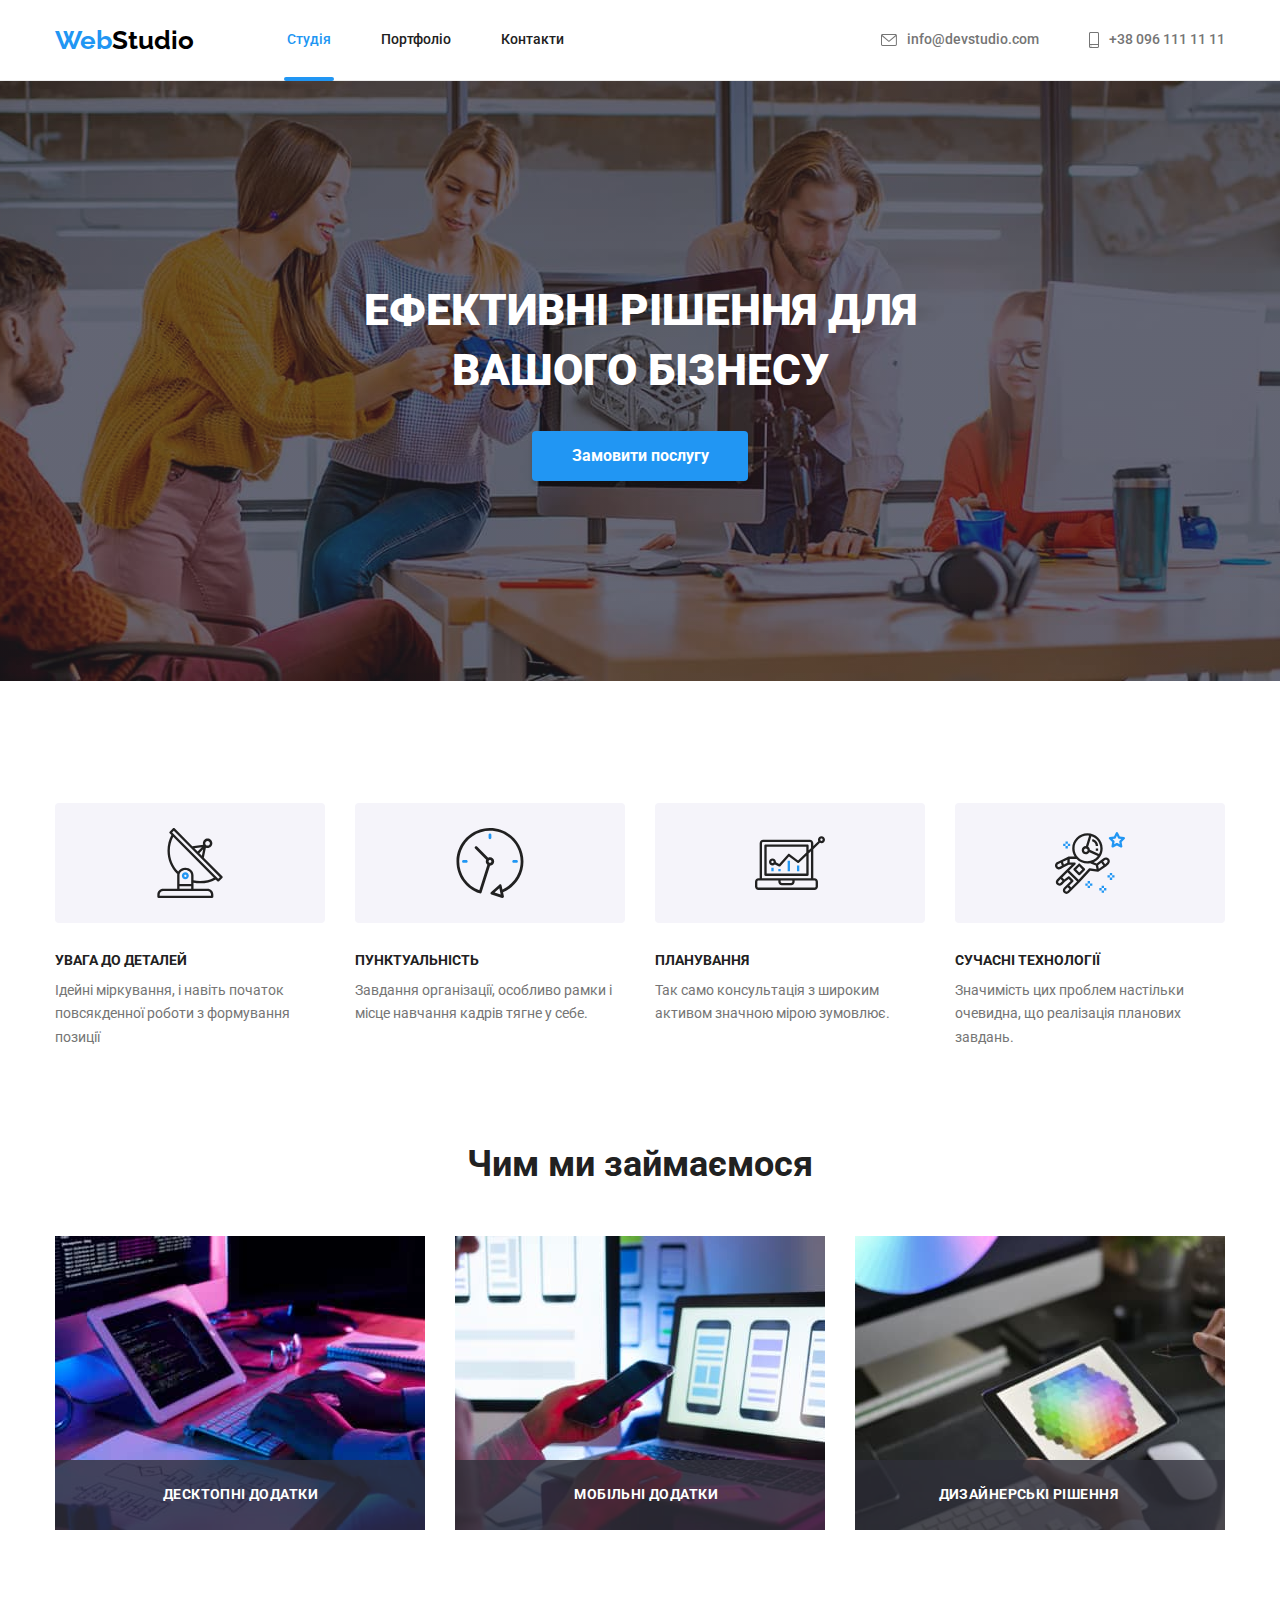
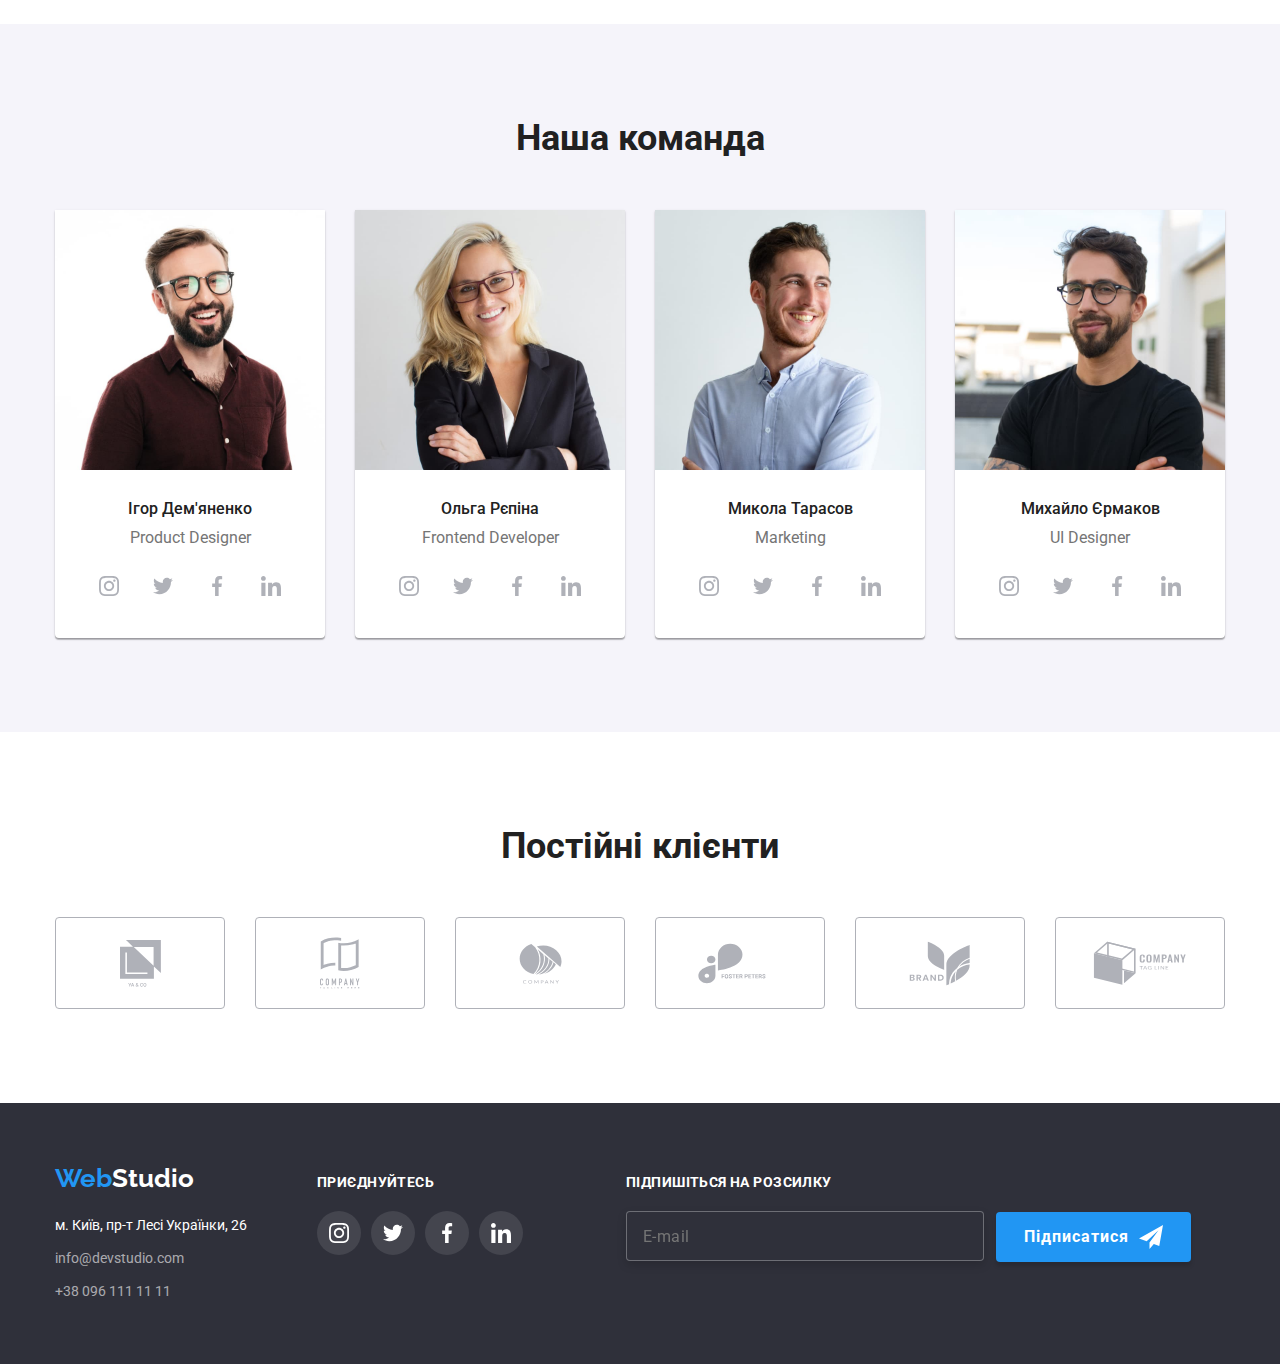
==== index.html @ 024e4b4f "fixed css" ====
<!DOCTYPE html>
<html lang="uk">
  <head>
    <meta charset="UTF-8" />
    <meta http-equiv="X-UA-Compatible" content="IE=edge" />
    <meta name="viewport" content="width=device-width, initial-scale=1.0" />
    <title>Студия</title>
    <link rel="preconnect" href="https://fonts.googleapis.com" />
    <link rel="preconnect" href="https://fonts.gstatic.com" crossorigin />
    <link
      href="https://fonts.googleapis.com/css2?family=Raleway:wght@700&family=Roboto:wght@400;500;700;900&display=swap"
      rel="stylesheet"
    />
    <link
      rel="stylesheet"
      href="https://cdnjs.cloudflare.com/ajax/libs/modern-normalize/1.1.0/modern-normalize.min.css"
    />
    <link rel="stylesheet" href="./css/styles.css" />
  </head>
  <body>
    <!-- Header -->
    <header class="page-header">
      <div class="container flex-container">
        <nav class="flex-container">
          <a href="#" class="logo primary"
            >Web<span class="slogan">Studio</span></a
          >
          <ul class="site-nav list flex-container">
            <li class="item-list">
              <a href="#" class="link-ttl">Студія</a>
            </li>
            <li class="item-list">
              <a href="./portfolio.html" class="link">Портфоліо</a>
            </li>
            <li class="item-list">
              <a href="#" class="link">Контакти</a>
            </li>
          </ul>
        </nav>
        <ul class="auth-nav list flex-container">
          <li class="item-list">
            <a href="mailto:info@devstudio.com" class="copy"
              ><svg width="16" height="12" class="envelope">
                <use xlink:href="./images/icons.svg#icon-envelope"></use></svg
              >info@devstudio.com</a
            >
          </li>
          <li class="item-list">
            <a href="tel:+380961111111" class="copy"
              ><svg width="10" height="16" class="smartphone">
                <use xlink:href="./images/icons.svg#icon-smartphone"></use></svg
              >+38 096 111 11 11</a
            >
          </li>
        </ul>
      </div>
    </header>
    <main>
      <!-- Hero -->
      <section class="section hero">
        <h1 class="heading">
          Ефективні рішення для <br />
          вашого бізнесу
        </h1>
        <button type="button" class="btn" data-modal-open>
          Замовити послугу
        </button>
        <div class="backdrop is-hidden" data-modal>
          <div class="modal">
            <button class="close-btn" data-modal-close>
              <svg width="18" height="18">
                <use xlink:href="./images/icons.svg#icon-close"></use>
              </svg>
            </button>
            <form class="form">
              <h2 class="form-text">Залиште свої дані, ми вам передзвонимо</h2>
              <span class="modal-text">Ім'я</span>
              <label class="form-field">
                <input class="input" type="text" name="name" required />
                <svg width="18" height="18" class="modal-svg">
                  <use xlink:href="./images/icons.svg#icon-person"></use>
                </svg>
              </label>
              <span class="modal-text">Телефон</span>
              <label class="form-field">
                <input class="input" type="tel" name="tel" />
                <svg width="18" height="18" class="modal-svg">
                  <use xlink:href="./images/icons.svg#icon-phone"></use>
                </svg>
              </label>
              <span class="modal-text">Пошта</span>
              <label class="form-field">
                <input class="input" type="email" name="email" />
                <svg width="18" height="18" class="modal-svg">
                  <use xlink:href="./images/icons.svg#icon-email"></use>
                </svg>
              </label>
              <span class="modal-text">Коментар</span>
              <label class="form-field">
                <textarea
                  name="coment"
                  rows="5"
                  placeholder="Введіть текст"
                  id="coment"
                  class="coment"
                ></textarea>
              </label>
              <label class="checkbox-label">
                <input type="checkbox" name="checkbox" class="checkbox" />
                <svg width="16" height="15" class="check-svg">
                  <use xlink:href="./images/icons.svg#icon-check"></use>
                </svg>
                <span class="checkbox-text"
                  >Погоджуюся з розсилкою та приймаю</span
                >
                <a href="" class="dog-link">Умови договору</a></label
              >
              <button type="submit" class="submit">Відправити</button>
            </form>
          </div>
        </div>
      </section>
      <!-- One Section -->
      <section class="section features">
        <div class="container">
          <h2 class="visually-hidden">Наші особливості</h2>
          <ul class="post list">
            <li class="post-link">
              <div class="feuture-list">
                <svg width="70" height="70">
                  <use xlink:href="./images/icons.svg#icon-antenna"></use>
                </svg>
              </div>
              <h3 class="post-title">Увага до деталей</h3>
              <p class="post-text">
                Ідейні міркування, і навіть початок повсякденної роботи з
                формування позиції
              </p>
            </li>
            <li class="post-link">
              <div class="feuture-list">
                <svg width="70" height="70">
                  <use xlink:href="./images/icons.svg#icon-clock"></use>
                </svg>
              </div>
              <h3 class="post-title">Пунктуальність</h3>
              <p class="post-text">
                Завдання організації, особливо рамки і місце навчання кадрів
                тягне у себе.
              </p>
            </li>
            <li class="post-link">
              <div class="feuture-list">
                <svg width="70" height="70">
                  <use xlink:href="./images/icons.svg#icon-diagram"></use>
                </svg>
              </div>
              <h3 class="post-title">Планування</h3>
              <p class="post-text">
                Так само консультація з широким активом значною мірою зумовлює.
              </p>
            </li>
            <li class="post-link">
              <div class="feuture-list">
                <svg width="70" height="70">
                  <use xlink:href="./images/icons.svg#icon-astronaut"></use>
                </svg>
              </div>
              <h3 class="post-title">Сучасні технології</h3>
              <p class="post-text">
                Значимість цих проблем настільки очевидна, що реалізація
                планових завдань.
              </p>
            </li>
          </ul>
        </div>
      </section>
      <!-- Two Section -->
      <section class="section wrap">
        <div class="container">
          <h2 class="section-title">Чим ми займаємося</h2>
          <ul class="label list">
            <li class="label-link">
              <img
                src="./images/img1.jpg"
                alt="Планшет і клавіатура"
                width="370"
                class="benefits"
              />
              <p class="desc">Десктопні додатки</p>
            </li>
            <li class="label-link">
              <img
                src="./images/img2.jpg"
                alt="Ноутбук"
                width="370"
                class="benefits"
              />
              <p class="desc">Мобільні додатки</p>
            </li>
            <li class="label-link">
              <img
                src="./images/img3.jpg"
                alt="Планшет"
                width="370"
                class="benefits"
              />
              <p class="desc">Дизайнерські рішення</p>
            </li>
          </ul>
        </div>
      </section>
      <!-- Three Section -->
      <section class="section team">
        <div class="container">
          <h2 class="section-title">Наша команда</h2>
          <ul class="list-ttl list">
            <li class="items">
              <img
                src="./images/img4.jpg"
                alt="Дизайнер продукту"
                width="270"
                class="img"
              />
              <h3 class="team-title">Ігор Дем'яненко</h3>
              <p class="team-sub" lang="en">Product Designer</p>
              <ul class="team-social list">
                <li class="social-item">
                  <a class="icon-shape" href=""
                    ><svg
                      viewBox="0 0 100 100"
                      width="20"
                      height="20"
                      class="shape-item"
                    >
                      <use
                        xlink:href="./images/icons.svg#icon-instagram"
                      ></use></svg
                  ></a>
                </li>
                <li class="social-item">
                  <a class="icon-shape" href=""
                    ><svg
                      viewBox="0 0 100 100"
                      width="20"
                      height="20"
                      class="shape-item"
                    >
                      <use
                        xlink:href="./images/icons.svg#icon-twitter"
                      ></use></svg
                  ></a>
                </li>
                <li class="social-item">
                  <a class="icon-shape" href=""
                    ><svg
                      viewBox="0 0 100 100"
                      width="20"
                      height="20"
                      class="shape-item"
                    >
                      <use
                        xlink:href="./images/icons.svg#icon-facebook"
                      ></use></svg
                  ></a>
                </li>
                <li class="social-item">
                  <a class="icon-shape" href=""
                    ><svg
                      viewBox="0 0 100 100"
                      width="20"
                      height="20"
                      class="shape-item"
                    >
                      <use
                        xlink:href="./images/icons.svg#icon-linkedin"
                      ></use></svg
                  ></a>
                </li>
              </ul>
            </li>
            <li class="items">
              <img
                src="./images/img22.jpg"
                alt="Розробник"
                width="270"
                class="img"
              />
              <h3 class="team-title">Ольга Рєпіна</h3>
              <p class="team-sub" lang="en">Frontend Developer</p>
              <ul class="team-social list">
                <li class="social-item">
                  <a class="icon-shape" href=""
                    ><svg
                      viewBox="0 0 100 100"
                      width="20"
                      height="20"
                      class="shape-item"
                    >
                      <use
                        xlink:href="./images/icons.svg#icon-instagram"
                      ></use></svg
                  ></a>
                </li>
                <li class="social-item">
                  <a class="icon-shape" href=""
                    ><svg
                      viewBox="0 0 100 100"
                      width="20"
                      height="20"
                      class="shape-item"
                    >
                      <use
                        xlink:href="./images/icons.svg#icon-twitter"
                      ></use></svg
                  ></a>
                </li>
                <li class="social-item">
                  <a class="icon-shape" href=""
                    ><svg
                      viewBox="0 0 100 100"
                      width="20"
                      height="20"
                      class="shape-item"
                    >
                      <use
                        xlink:href="./images/icons.svg#icon-facebook"
                      ></use></svg
                  ></a>
                </li>
                <li class="social-item">
                  <a class="icon-shape" href=""
                    ><svg
                      viewBox="0 0 100 100"
                      width="20"
                      height="20"
                      class="shape-item"
                    >
                      <use
                        xlink:href="./images/icons.svg#icon-linkedin"
                      ></use></svg
                  ></a>
                </li>
              </ul>
            </li>

            <li class="items">
              <img
                src="./images/img6.jpg"
                alt="Маркетолог"
                width="270"
                class="img"
              />
              <h3 class="team-title">Микола Тарасов</h3>
              <p class="team-sub" lang="en">Marketing</p>
              <ul class="team-social list">
                <li class="social-item">
                  <a class="icon-shape" href=""
                    ><svg
                      viewBox="0 0 100 100"
                      width="20"
                      height="20"
                      class="shape-item"
                    >
                      <use
                        xlink:href="./images/icons.svg#icon-instagram"
                      ></use></svg
                  ></a>
                </li>
                <li class="social-item">
                  <a class="icon-shape" href=""
                    ><svg
                      viewBox="0 0 100 100"
                      width="20"
                      height="20"
                      class="shape-item"
                    >
                      <use
                        xlink:href="./images/icons.svg#icon-twitter"
                      ></use></svg
                  ></a>
                </li>
                <li class="social-item">
                  <a class="icon-shape" href=""
                    ><svg
                      viewBox="0 0 100 100"
                      width="20"
                      height="20"
                      class="shape-item"
                    >
                      <use
                        xlink:href="./images/icons.svg#icon-facebook"
                      ></use></svg
                  ></a>
                </li>
                <li class="social-item">
                  <a class="icon-shape" href=""
                    ><svg
                      viewBox="0 0 100 100"
                      width="20"
                      height="20"
                      class="shape-item"
                    >
                      <use
                        xlink:href="./images/icons.svg#icon-linkedin"
                      ></use></svg
                  ></a>
                </li>
              </ul>
            </li>
            <li class="items">
              <img
                src="./images/img7.jpg"
                alt="Дизайнер"
                width="270"
                class="img"
              />
              <h3 class="team-title">Михайло Єрмаков</h3>
              <p class="team-sub" lang="en">UI Designer</p>
              <ul class="team-social list">
                <li class="social-item">
                  <a class="icon-shape" href=""
                    ><svg
                      viewBox="0 0 100 100"
                      width="20"
                      height="20"
                      class="shape-item"
                    >
                      <use
                        xlink:href="./images/icons.svg#icon-instagram"
                      ></use></svg
                  ></a>
                </li>
                <li class="social-item">
                  <a class="icon-shape" href=""
                    ><svg
                      viewBox="0 0 100 100"
                      width="20"
                      height="20"
                      class="shape-item"
                    >
                      <use
                        xlink:href="./images/icons.svg#icon-twitter"
                      ></use></svg
                  ></a>
                </li>
                <li class="social-item">
                  <a class="icon-shape" href=""
                    ><svg
                      viewBox="0 0 100 100"
                      width="20"
                      height="20"
                      class="shape-item"
                    >
                      <use
                        xlink:href="./images/icons.svg#icon-facebook"
                      ></use></svg
                  ></a>
                </li>
                <li class="social-item">
                  <a class="icon-shape" href=""
                    ><svg
                      viewBox="0 0 100 100"
                      width="20"
                      height="20"
                      class="shape-item"
                    >
                      <use
                        xlink:href="./images/icons.svg#icon-linkedin"
                      ></use></svg
                  ></a>
                </li>
              </ul>
            </li>
          </ul>
        </div>
      </section>
      <!-- Four section-->
      <section class="section">
        <div class="container">
          <h2 class="section-title">Постійні клієнти</h2>
          <ul class="clients list">
            <li class="clients-list">
              <a href="" class="clients-link"
                ><svg width="41" height="47" class="icon-logo">
                  <use xlink:href="./images/icons.svg#icon-Logo-1"></use></svg
              ></a>
            </li>
            <li class="clients-list">
              <a href="" class="clients-link"
                ><svg width="40" height="52" class="icon-logo">
                  <use xlink:href="./images/icons.svg#icon-Logo-2"></use></svg
              ></a>
            </li>
            <li class="clients-list">
              <a href="" class="clients-link"
                ><svg width="43" height="41" class="icon-logo">
                  <use xlink:href="./images/icons.svg#icon-Logo-3"></use></svg
              ></a>
            </li>
            <li class="clients-list">
              <a href="" class="clients-link"
                ><svg width="84" height="41" class="icon-logo">
                  <use xlink:href="./images/icons.svg#icon-Logo-4"></use></svg
              ></a>
            </li>
            <li class="clients-list">
              <a href="" class="clients-link"
                ><svg width="62" height="45" class="icon-logo">
                  <use xlink:href="./images/icons.svg#icon-Logo-5"></use></svg
              ></a>
            </li>
            <li class="clients-list">
              <a href="" class="clients-link"
                ><svg width="94" height="44" class="icon-logo">
                  <use xlink:href="./images/icons.svg#icon-Logo-6"></use></svg
              ></a>
            </li>
          </ul>
        </div>
      </section>
    </main>
    <!-- Footer -->
    <footer class="footer">
      <div class="container meta">
        <div class="col">
          <a href="#" class="logo secondary"
            >Web<span class="caption">Studio</span></a
          >
          <address>
            <ul class="content list">
              <li class="content-link">
                <a
                  href="https://goo.gl/maps/CPtrU1FHBa2aNyZL9"
                  target="_blank"
                  rel="noopener noreferrer"
                  class="text"
                >
                  м. Київ, пр-т Лесі Українки, 26
                </a>
              </li>
              <li class="content-link">
                <a href="mailto:info@devstudio.com" class="copyright"
                  >info@devstudio.com</a
                >
              </li>
              <li class="content-link">
                <a href="tel:+380961111111" class="copyright"
                  >+38 096 111 11 11</a
                >
              </li>
            </ul>
          </address>
        </div>
        <div class="aside">
          <h2 class="aside-ttl">приєднуйтесь</h2>
          <ul class="aside-list list">
            <li class="aside-link">
              <a href="" class="avatar">
                <svg width="20" height="20" class="avatar-item">
                  <use xlink:href="./images/icons.svg#icon-instagram"></use>
                </svg>
              </a>
            </li>
            <li class="aside-link">
              <a href="" class="avatar">
                <svg width="20" height="20" class="avatar-item">
                  <use xlink:href="./images/icons.svg#icon-twitter"></use>
                </svg>
              </a>
            </li>
            <li class="aside-link">
              <a href="" class="avatar">
                <svg width="20" height="20" class="avatar-item">
                  <use xlink:href="./images/icons.svg#icon-facebook"></use>
                </svg>
              </a>
            </li>
            <li class="aside-link">
              <a href="" class="avatar">
                <svg width="20" height="20" class="avatar-item">
                  <use xlink:href="./images/icons.svg#icon-linkedin"></use>
                </svg>
              </a>
            </li>
          </ul>
        </div>
        <div class="subscribe">
          <h2 class="aside-ttl">Підпишіться на розсилку</h2>
          <div class="grid">
            <form>
              <input
                class="mail"
                type="email"
                name="email"
                placeholder="E-mail"
              />
            </form>
            <button type="button" class="send">
              <span class="send-link">Підписатися</span>
              <svg width="24" height="24">
                <use xlink:href="./images/icons.svg#icon-send"></use>
              </svg>
            </button>
          </div>
        </div>
      </div>
    </footer>
    <script src="./js/modal.js"></script>
  </body>
</html>
---- css/styles.css ----
/* Root */

:root {
--logo-color:#2196F3;
--logo-secondary-color:#188CE8;
--black-color:#000000;
--brand-color: #F5F5F5;
--nav-color:#FFFFFF;
--headfoot-color:#2F303A;
--fsection-color:#F5F4FA;
--icons-color:#AFB1B8;

--main-font-color:#212121;
--second-font-color:#757575;

--border-color:#ECECEC;
--border-secondary-color:#EEEEEE;
}

                                      /* Body */
 
body {
  color: var(--main-font-color);
  background-color: var(--nav-color);
  font-family: 'Roboto', sans-serif;
}

.list {
  padding: 0;
  margin: 0;
  list-style: none;
}

h1,
h2,
h3,
h4,
h5,
h6,
p{
  margin-top: 0;
  margin-bottom: 0;
}


                                      /* Container, Section */

.container {
  width: 1200px;
  margin: 0 auto;
  padding-left: 15px;
  padding-right: 15px;
}

.section {
  padding-top: 94px;
  padding-bottom: 94px;
}

.section.hero {
  padding-top: 200px;
  padding-bottom: 200px;
}

.section.features{
  padding-bottom: 47px;
}

.section.wrap{
  padding-top: 47px;
}

                                      /*  Header*/

.flex-container {
  display: flex;
  align-items: center;
}

.page-header {
  border-bottom: 1px solid var(--border-color);
}


.logo {
  color: var(--logo-color);
  text-decoration: none;
  font-family: 'Raleway', sans-serif;
  font-size: 26px;
  font-weight: 700;
  line-height: 1.19;
  }

.slogan {
  color: var(--black-color);
}

.site-nav {
  display: flex;
  margin-left: 93px;
}

.site-nav .item-list:not(:last-child) {
  margin-right: 50px;
}

.item-list{
  position: relative;
}

.link-ttl {
  display: block;
  padding-top: 32px;
  padding-bottom: 32px;
  

  color: var(--logo-color);
  text-decoration: none;
  font-size: 14px;
  font-weight: 500;
  line-height: 1.14;
}

.link-ttl::after{
  content: '';
  position: absolute;
  display: block;
  width: calc(100% + 6px);
  left: -3px;
  height: 4px;
  bottom: -1px;
  background: var(--logo-color);
  border-radius: 2px;
}

.link {
  display: block;
  padding-top: 32px;
  padding-bottom: 32px;

  color: var(--main-font-color);
  text-decoration: none;
  font-size: 14px;
  font-weight: 500;
  line-height: 1.14; 

  transition: color 250ms cubic-bezier(0.4, 0, 0.2, 1);
  }

.link:hover,
.link:focus {
  color: var(--logo-color);
}

.auth-nav {
  display: flex;
  margin-left: auto;
}

.auth-nav .item-list:not(:last-child) {
  margin-right: 50px;
}

.copy {
  display: inline-flex;
  align-items: center;
  padding-top: 32px;
  padding-bottom: 32px;

  color: var(--second-font-color);
  text-decoration: none;
  font-size: 14px;
  font-weight: 500;
  line-height: 1.14;

  transition: color 250ms cubic-bezier(0.4, 0, 0.2, 1);
}

.copy:hover,
.copy:focus {
  color: var(--logo-color);
}

.envelope{
  margin-right: 10px;
  fill: var(--second-font-color);
  transition:  250ms cubic-bezier(0.4, 0, 0.2, 1);
}

/* .envelope:hover{
  fill: var(--logo-color);
} */

.copy:hover .envelope,
.copy:focus .envelope{
  fill: var(--logo-color);
}

.smartphone{
  margin-right: 10px;
  fill: var(--second-font-color);
  transition: 250ms cubic-bezier(0.4, 0, 0.2, 1);
}

.copy:hover .smartphone,
.copy:focus .smartphone{
  fill: var(--logo-color);
}


                                   /* Hero */

.section.hero{
text-align: center;
}

.hero {
  background-color: var(--headfoot-color);
  background-image: linear-gradient(rgba(47, 48, 58, 0.4), rgba(47, 48, 58, 0.4)), url(../images/header.jpg);
  background-size: cover;
  background-repeat: no-repeat;
  background-position: center;
  height: 600px;
  max-width: 1600px;
  margin-left: auto;
  margin-right: auto;
} 

.heading {
  color: var(--nav-color);
  font-size: 44px;
  font-weight: 900;
  line-height: 1.36;
  text-transform: uppercase;

  margin-top: 0;
  margin-bottom: 30px;
}

.btn {
  padding: 10px 32px;
  min-width: 216px;

  background-color: var(--logo-color);
  color: var(--nav-color);
  box-shadow: 0px 4px 4px rgba(0, 0, 0, 0.15);
  border-radius: 4px;
  border: none;

  font-size: 16px;
  font-weight: 700;
  line-height: 1.87;
  cursor: pointer;

  transition: background-color 250ms cubic-bezier(0.4, 0, 0.2, 1);
}

.btn:hover,
.btn:focus {
  background-color: var(--logo-secondary-color);
}

                                    /* Modal */

.backdrop{
  position: fixed;
  top: 0; 
  left: 0;

  width: 100%;
  height: 100%;
  background-color: rgba(0, 0, 0, 0.2);
  opacity: 1;
  z-index: 1;
  transition: opacity 250ms cubic-bezier(0.4, 0, 0.2, 1), 
              visibility 250 cubic-bezier(0.4, 0, 0.2, 1);
}

.backdrop.is-hidden{
  opacity: 0;
  visibility: hidden;
  pointer-events: none;
}

.modal{
  position: absolute;
  top: 50%;
  left: 50%;
  transform: translate(-50%, -50%);

  width: 528px;
  min-height: 581px;
  padding: 40px;
  background-color: var(--nav-color);
  box-shadow: 0px 1px 3px rgba(0, 0, 0, 0.12), 0px 1px 1px rgba(0, 0, 0, 0.14), 0px 2px 1px rgba(0, 0, 0, 0.2);
  border-radius: 4px;
 }
 
.close-btn{
  position: absolute;
  right: 8px;
  top: 8px;
  display: flex;
  align-items: center;
  width: 30px;
  height: 30px;
  margin-left: auto;
  
  background-color: var(--nav-color);
  border: 1px solid rgba(0, 0, 0, 0.1);
  border-radius: 50%;
  cursor: pointer;
  transition: fill 250ms cubic-bezier(0.4, 0, 0.2, 1);
 }

.close-btn:hover,
.close-btn:focus{
  fill: var(--logo-color);
 }

.form{
  margin-left: auto;
  margin-right: auto;
 }

.form-text{
  margin-bottom: 12px;
  font-weight: 700;
  font-size: 20px;
  line-height: 1.15;
  letter-spacing: 0.03em;
  text-align: center;
  color: var(--main-font-color);
 }

.coment{
  margin-bottom: 20px;
  border: 1px solid rgba(33, 33, 33, 0.2);
  border-radius: 4px;
  padding: 12px 16px;
  resize: none;
  height: 120px;
  transition: border 250ms cubic-bezier(0.4, 0, 0.2, 1);
  cursor: pointer;
}

.coment::placeholder{
  font-size: 12px;
  line-height: 1.17;
  letter-spacing: 0.01em;
  color: rgba(117, 117, 117, 0.5);
 }

.coment:hover,
.coment:focus{
  outline: none;
  border: 1px solid var(--logo-color);
 }

.modal-text{
  display: block;
  text-align: left;
  font-size: 12px;
  letter-spacing: 0.01em;
  font-weight: 400;
  line-height: 1.17;
  color: var(--second-font-color);
  margin-bottom: 4px;
}

 .form-field{
  display: flex;
  margin-bottom: 10px;
  flex-direction: column;
  position: relative;
  cursor: pointer;
}

 .input {
  height: 40px;
  width: 100%;
  padding: 12px 42px;
  
  border-radius: 4px;
  border: 1px solid rgba(33, 33, 33, 0.2);
  transition: border 250ms cubic-bezier(0.4, 0, 0.2, 1);
  cursor: pointer;
}

.input:hover,
.input:focus{
  outline: none;
  border: 1px solid var(--logo-color);
}

.input:hover + .modal-svg,
.input:focus+.modal-svg{
  fill: var(--logo-color);
}

.modal-svg{
  position: absolute;
  top: 50%;
  transform: translateY(-50%);
  left: 12px;
  transition: fill 250ms cubic-bezier(0.4, 0, 0.2, 1);
}

.checkbox-label{
  display: flex;
  justify-content: center;
  align-items: center;
  margin-bottom: 30px;
  cursor: pointer;
}

.checkbox{
 -webkit-appearance: none;
 -moz-appearance: none;
 appearance: none;
 
}

.check-svg{
  width: 16px;
  height: 15px;
  margin-right: 7px;
 border: 2px solid black;
 border-radius: 2px;
transition: 250ms cubic-bezier(0.4, 0, 0.2, 1);
}


 .checkbox:checked + .check-svg{
    margin-right: 7px;
  background-color: #2196F3;
  border-radius: 2px;
  border-color: #2196F3;
}

.checkbox-text{
  font-size: 14px;
  line-height: 1.71;
  letter-spacing: 0.03em;
  color: var(--second-font-color);
}

.dog-link{
  color: var(--logo-color);
  font-size: 14px;
  line-height: 1.71;
  letter-spacing: 0.03em;
}

.submit{
 padding: 10px 52px;
 min-width: 200px;
 background-color: var(--logo-color);
 color: var(--nav-color);
 box-shadow: 0px 4px 4px rgba(0, 0, 0, 0.15);
 border-radius: 4px;
 border: none;
 font-size: 16px;
 font-weight: 700;
 line-height: 1.87;
 cursor: pointer;
 transition: background-color 250ms cubic-bezier(0.4, 0, 0.2, 1);
}

 .submit:hover,
 .submit:focus{
  background-color: var(--logo-secondary-color);
 }

                                  /* One Section */

.visually-hidden {
  transform: scale(0);
}

.post {
  display: flex;
}

.post-title {
  margin-bottom: 10px;
  
  color: var(--main-font-color);
  font-size: 14px;
  font-weight: 700;
  line-height: 1.14;
  text-transform: uppercase;
}

.post-link{
  width: calc(100% - 90px / 4);
}

.post .post-link:not(:last-child) {
  margin-right: 30px;
}

.post-text {
  color: var(--second-font-color);
  font-size: 14px;
  line-height: 1.71;
  text-align: left;
}



.feuture-list{
  display: flex;
  justify-content: center;
  align-items: center;
  background-color: var(--fsection-color);
  height: 120px;
  margin-bottom: 30px;
  border-radius: 4px;
}

                                  /* Two Section */

.section-title {
  font-size: 36px;
  font-weight: 700;
  line-height: 1.16;
  text-align: center;
  
  margin-bottom: 50px;
}

.label {
  display: flex;
}

.label-link::before{
  content: '';
  position: absolute;
  width: 100%;
  height: 70px;
  bottom: 0;
  background: rgba(47, 48, 58, 0.8);
}

.label .label-link {
  margin-right: 30px;
  width: calc(100% - 60px / 3);
  position: relative;
}

.label-link .benefits{
  display: block;
}

.desc{
  position: absolute;
  font-size: 14px;
  text-transform: uppercase;
  font-weight: 700;
  line-height: 1.14;
  letter-spacing: 0.03em;
  bottom: 27px;
  right: 107px;
  color: var(--nav-color);
}

                                 /* Three Section */

.team {
  background-color: var(--fsection-color);
}

.list-ttl {
  display: flex;
}

.list-ttl .items {
  background-color: var(--nav-color);
  box-shadow: 0px 1px 3px rgba(0, 0, 0, 0.12),
              0px 1px 1px rgba(0, 0, 0, 0.14),
              0px 2px 1px rgba(0, 0, 0, 0.2);
  border-radius: 0px 0px 4px 4px;
  text-align:center;
  width: calc(100% - 90px / 4);
}

.list-ttl .items:not(:last-child) {
  margin-right: 30px;
}

.team-title {
  color: var(--main-font-color);
  font-weight: 500;
  font-size: 16px;
  line-height: 1.18;

  margin-bottom: 10px;
}

.team-sub {
  color: var(--second-font-color);
  font-size: 16px;
  line-height: 1.18;

  margin-bottom: 16px;
}

.img {
  display: block;
  margin-bottom: 30px;
}

.team-social{
  display: flex;
  justify-content: center;
  gap: 10px;
}

.icon-shape{
  display: flex;
  justify-content: center;
  align-items: center;
  width: 44px;
  height: 44px;
  border-radius: 50%;
  
  transition: background-color 250ms cubic-bezier(0.4, 0, 0.2, 1),
             border-radius 250ms cubic-bezier(0.4, 0, 0.2, 1);
}

.social-item{
  margin-bottom: 30px;
}

.icon-shape:hover,
.icon-shape:focus{
  background-color: var(--logo-color);
  
}

.shape-item{
  fill: var(--icons-color)
}
.icon-shape:hover .shape-item,
.icon-shape:focus .shape-item{
  fill: var(--nav-color);
}



                                /* Four section */
.clients{
  display: flex;
}

.clients-list{
  width: calc(100% - 150px / 6);
  margin-right: 30px;

}

.clients-list:last-child{
  margin-right: 0;
}

.clients-link{
  display: flex;
  width: 170px;
  height: 92px;
  justify-content: center;
  align-items: center;
  border: 1px solid var(--icons-color);
  border-radius: 4px;

  transition: border-color 250ms cubic-bezier(0.4, 0, 0.2, 1);
}

.icon-logo{
  display: block;
  fill: var(--icons-color);

  transition-duration: 250ms;
  transition-property: fill;
  transition-timing-function: cubic-bezier(0.4, 0, 0.2, 1);
}

.clients-link:hover .icon-logo,
.clients-link:focus .icon-logo{
  fill: var(--logo-color);

}

.clients-link:hover,
.clients-link:focus{
  border-color: var(--logo-color);
}

                                    /* Footer */

.logo.secondary {
  display: inline-block;
  margin-bottom: 20px;
}

.footer {
  background-color: var(--headfoot-color);
  padding: 60px 0;
}

.caption {
  color: var(--nav-color);
}

.content-link:not(:last-child){
  margin-bottom: 9px;
}

.text {
  color: var(--nav-color);
  text-decoration: none;
  font-style: normal;
  font-size: 14px;
  line-height: 1.7;

  display: inline-block;

  transition: color 250ms cubic-bezier(0.4, 0, 0.2, 1);
}

.text:hover,
.text:focus {
  color: var(--logo-color);
}

.copyright {
  color: rgba(255, 255, 255, 0.6);
  text-decoration: none;
  font-style: normal;
  font-size: 14px;
  line-height: 1.7;
  display: inline-block;

  transition: color 250ms cubic-bezier(0.4, 0, 0.2, 1);
}

.copyright:last-child{
 margin-bottom: 0;
}

.copyright:hover,
.copyright:focus {
  color: var(--logo-color);
}

.aside-ttl{
  font-size: 14px;
  text-transform: uppercase;
  font-weight: 700;
  line-height: 1.14;
  letter-spacing: 0.03em;
  color: var(--nav-color);
  
}

.meta{
  display: flex;
  align-items: baseline;
}
.col{
  margin-right: 70px;
}

.aside-list{
  display: flex;
  margin-top: 20px;
}

.avatar{
  display: flex;
  justify-content: center;
  align-items: center;
  margin-right: 10px;
  width: 44px;
  height: 44px;
  color: var(--nav-color);
  background-color: rgba(255, 255, 255, 0.1);;
  border-radius: 50%;

  transition: background-color 250ms cubic-bezier(0.4, 0, 0.2, 1);
}

.avatar-item{
  fill: currentColor;
}

.avatar:hover,
.avatar:focus{
  background-color: var(--logo-color);
}

.subscribe{
margin-left: 93px;
}

.mail{
  margin-top: 20px;
  padding: 15px 16px;
  background-color: var(--headfoot-color);
  border: 1px solid rgba(255, 255, 255, 0.3);
  border-radius: 4px;
  filter: drop-shadow(0px 4px 4px rgba(0, 0, 0, 0.15));
  width: 358px;
  height: 50px;
  outline: none;
  color: rgba(255, 255, 255, 0.6);
  letter-spacing: 0.03em;
  line-height: 1.25;
}

.footer-send{
 display: flex;
 justify-content: center;
 align-items: center;
}

.send{
  display: flex;
  justify-content: center;
  align-items: center;
  padding: 10px 28px;
  cursor: pointer;
  height: 50px;
  background-color: var(--logo-color);
  box-shadow: 0px 4px 4px rgba(0, 0, 0, 0.15);
  border-radius: 4px;
  border: none;
  margin-left: 12px;
  transition: background-color 250ms cubic-bezier(0.4, 0, 0.2, 1);
}

.send:hover,
.send:focus{
  background-color: var(--logo-secondary-color);
}

.send-link{
  font-weight: 700;
  letter-spacing: 0.06em;
  line-height: 1.87;
  color: var(--nav-color);
  margin-right: 10px;
}

.grid{
  display: flex;
  align-items: baseline;
}


                                    /* Portfolio Section */

 .column {
   display: flex;
   justify-content: center;
   margin-bottom: 50px;
 }  

 .column .column-link:not(:last-child) {
   margin-right: 8px;
 }

.click {
  color: var(--main-font-color);
  background-color: var(--fsection-color);
  border-radius: 4px;
  border: none;
  
 
  font-family: inherit;
  font-size: 16px;
  font-weight: 500;
  line-height: 1.62;
  cursor: pointer;

  padding: 6px 22px;
  transition: background-color 250ms cubic-bezier(0.4, 0, 0.2, 1),
                         color 250ms cubic-bezier(0.4, 0, 0.2, 1),
                    box-shadow 250ms cubic-bezier(0.4, 0, 0.2, 1);
}

.click:hover,
.click:focus {
  background-color: var(--logo-color);
  color: var(--nav-color);
  box-shadow: 0px 3px 1px rgba(0, 0, 0, 0.1), 
              0px 1px 2px rgba(0, 0, 0, 0.08),
             0px 2px 2px rgba(0, 0, 0, 0.12);
}

.project {
  display: flex;
  flex-wrap: wrap;
}

.project-link{
  width: calc((100% - 60px) / 3);
  
}

.wrapper{
  position: relative;
  overflow: hidden;
}

.overlay{
  position: absolute;
  top: 0;
  left: 0;
  width: 100%;
  height: 100%;
  background-color: rgba(33, 150, 243, 0.9);
  
  transform: translateY(100%);
  transition: 250ms cubic-bezier(0.4, 0, 0.2, 1);
  
}

.visit:hover .overlay,
.visit:focus .overlay{
  transform: translateY(0);
}

.visit:hover .wrapper-list,
.visit:focus .wrapper-list{
opacity: 1;
}

.wrapper-list{
  font-size: 18px;
  line-height: 1.55;
  letter-spacing: 0.03em;
 
  position: absolute;
  width: 322px;
  height: 168px;
  top: 50%;
  left: 50%;
  transform: translate(-50%, -50%);
  color: var(--nav-color);
  opacity: 0;
}

.project .project-link:not(:nth-last-child(-n+3)) {
  margin-bottom: 30px;
}

.project .project-link:not(:nth-child(3n)) {
  margin-right: 30px;
}

.visit {
  text-decoration: none;
  display: block;
  
}

.visit:hover,
.visit:focus{
  box-shadow: 0px 1px 1px rgba(0, 0, 0, 0.12),
      0px 4px 4px rgba(0, 0, 0, 0.06),
      1px 4px 6px rgba(0, 0, 0, 0.16);
}

.project-ttl {
color: var(--main-font-color);
  font-size: 18px;
  font-weight: 700;
  line-height: 2;
  padding-top: 20px;
  padding-bottom: 4px;
}

.project-list {
  color: var(--second-font-color);
  font-size: 16px;
  line-height: 1.87;

  margin-top: 0;
  margin-bottom: 0;
  padding-bottom: 20px;
}
.description {
  padding-left: 24px;
  padding-right: 24px;
  border-bottom: 1px solid var(--border-secondary-color);
  border-right: 1px solid var(--border-secondary-color);
  border-left: 1px solid var(--border-secondary-color);
}

.image{
  display: block;
}
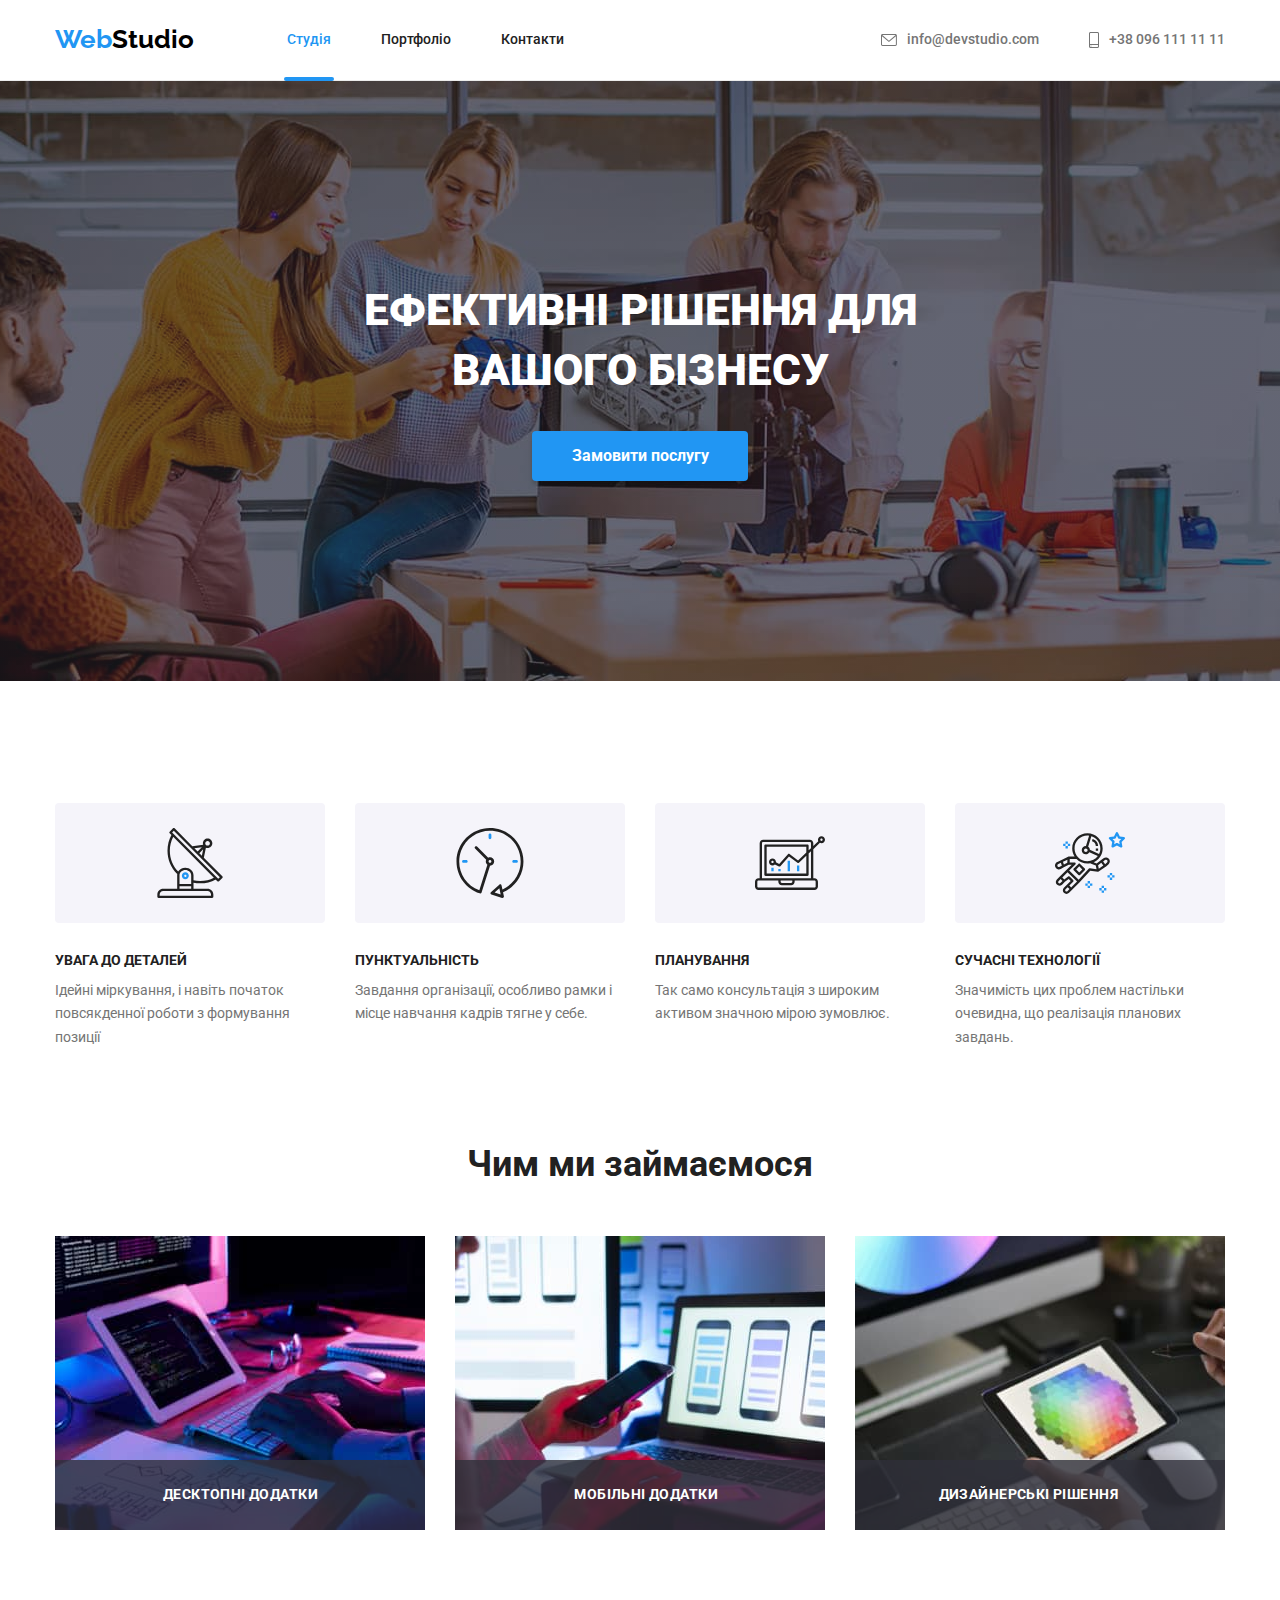
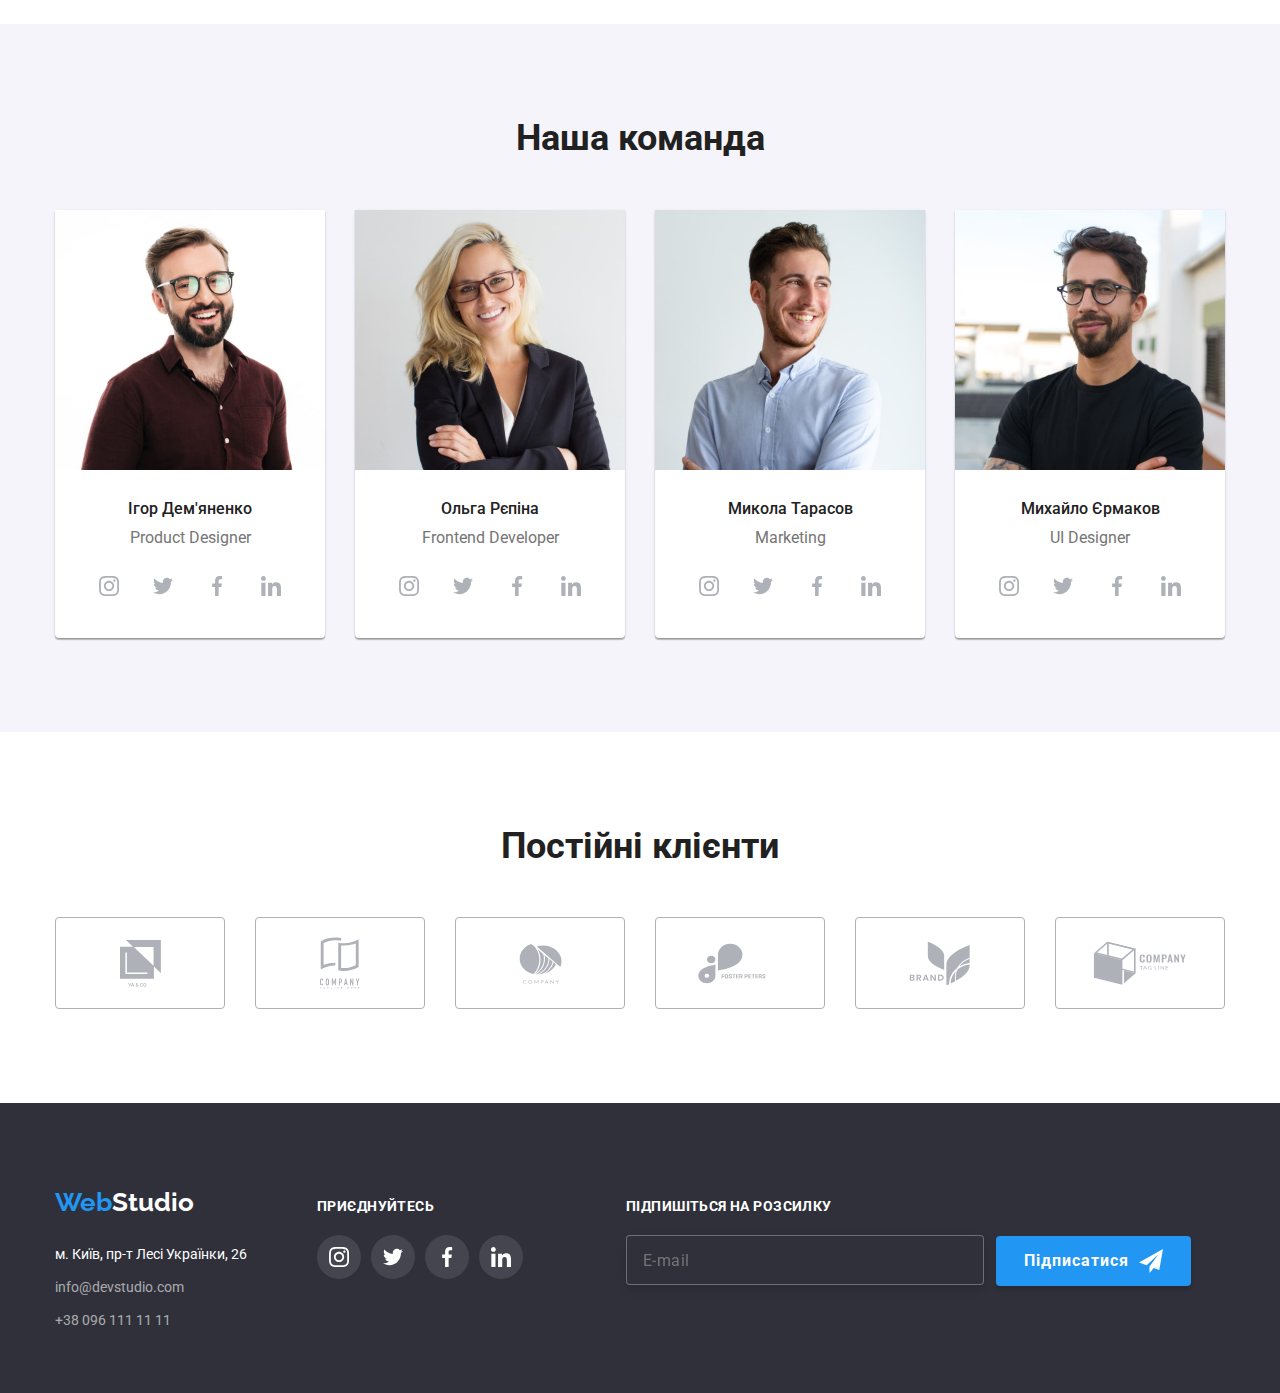
==== commit 4a4d7c47: "fixed logo" ====
--- a/index.html
+++ b/index.html
@@ -22,7 +22,7 @@
     <header class="page-header">
       <div class="container flex-container">
         <nav class="flex-container">
-          <a href="#" class="logo primary"
+          <a href="#" class="logo"
             >Web<span class="slogan">Studio</span></a
           >
           <ul class="site-nav list flex-container">
@@ -59,8 +59,7 @@
       <!-- Hero -->
       <section class="section hero">
         <h1 class="heading">
-          Ефективні рішення для <br />
-          вашого бізнесу
+          Ефективні рішення для вашого бізнесу
         </h1>
         <button type="button" class="btn" data-modal-open>
           Замовити послугу
@@ -524,7 +523,7 @@
     <footer class="footer">
       <div class="container meta">
         <div class="col">
-          <a href="#" class="logo secondary"
+          <a href="#" class="logo"
             >Web<span class="caption">Studio</span></a
           >
           <address>
--- a/css/styles.css
+++ b/css/styles.css
@@ -1,24 +1,24 @@
-                                       /* Root */
+/* Root */
 
 :root {
---logo-color:#2196F3;
---logo-secondary-color:#188CE8;
---black-color:#000000;
---brand-color: #F5F5F5;
---nav-color:#FFFFFF;
---headfoot-color:#2F303A;
---fsection-color:#F5F4FA;
---icons-color:#AFB1B8;
-
---main-font-color:#212121;
---second-font-color:#757575;
-
---border-color:#ECECEC;
---border-secondary-color:#EEEEEE;
-}
-
-                                      /* Body */
- 
+  --logo-color: #2196F3;
+  --logo-secondary-color: #188CE8;
+  --black-color: #000000;
+  --brand-color: #F5F5F5;
+  --nav-color: #FFFFFF;
+  --headfoot-color: #2F303A;
+  --fsection-color: #F5F4FA;
+  --icons-color: #AFB1B8;
+
+  --main-font-color: #212121;
+  --second-font-color: #757575;
+
+  --border-color: #ECECEC;
+  --border-secondary-color: #EEEEEE;
+}
+
+/* Body */
+
 body {
   color: var(--main-font-color);
   background-color: var(--nav-color);
@@ -37,13 +37,13 @@
 h4,
 h5,
 h6,
-p{
+p {
   margin-top: 0;
   margin-bottom: 0;
 }
 
 
-                                      /* Container, Section */
+/* Container, Section */
 
 .container {
   width: 1200px;
@@ -62,15 +62,15 @@
   padding-bottom: 200px;
 }
 
-.section.features{
+.section.features {
   padding-bottom: 47px;
 }
 
-.section.wrap{
+.section.wrap {
   padding-top: 47px;
 }
 
-                                      /*  Header*/
+/*  Header*/
 
 .flex-container {
   display: flex;
@@ -83,13 +83,16 @@
 
 
 .logo {
+  display: inline-block;
+  padding: 24px 0 25px;
   color: var(--logo-color);
   text-decoration: none;
   font-family: 'Raleway', sans-serif;
   font-size: 26px;
   font-weight: 700;
   line-height: 1.19;
-  }
+  ;
+}
 
 .slogan {
   color: var(--black-color);
@@ -104,7 +107,7 @@
   margin-right: 50px;
 }
 
-.item-list{
+.item-list {
   position: relative;
 }
 
@@ -112,7 +115,7 @@
   display: block;
   padding-top: 32px;
   padding-bottom: 32px;
-  
+
 
   color: var(--logo-color);
   text-decoration: none;
@@ -121,7 +124,7 @@
   line-height: 1.14;
 }
 
-.link-ttl::after{
+.link-ttl::after {
   content: '';
   position: absolute;
   display: block;
@@ -142,10 +145,10 @@
   text-decoration: none;
   font-size: 14px;
   font-weight: 500;
-  line-height: 1.14; 
+  line-height: 1.14;
 
   transition: color 250ms cubic-bezier(0.4, 0, 0.2, 1);
-  }
+}
 
 .link:hover,
 .link:focus {
@@ -181,10 +184,10 @@
   color: var(--logo-color);
 }
 
-.envelope{
+.envelope {
   margin-right: 10px;
   fill: var(--second-font-color);
-  transition:  250ms cubic-bezier(0.4, 0, 0.2, 1);
+  transition: 250ms cubic-bezier(0.4, 0, 0.2, 1);
 }
 
 /* .envelope:hover{
@@ -192,26 +195,26 @@
 } */
 
 .copy:hover .envelope,
-.copy:focus .envelope{
+.copy:focus .envelope {
   fill: var(--logo-color);
 }
 
-.smartphone{
+.smartphone {
   margin-right: 10px;
   fill: var(--second-font-color);
   transition: 250ms cubic-bezier(0.4, 0, 0.2, 1);
 }
 
 .copy:hover .smartphone,
-.copy:focus .smartphone{
+.copy:focus .smartphone {
   fill: var(--logo-color);
 }
 
 
-                                   /* Hero */
-
-.section.hero{
-text-align: center;
+/* Hero */
+
+.section.hero {
+  text-align: center;
 }
 
 .hero {
@@ -224,17 +227,16 @@
   max-width: 1600px;
   margin-left: auto;
   margin-right: auto;
-} 
+}
 
 .heading {
+  max-width: 696px;
+  margin: 0 auto 30px;
   color: var(--nav-color);
   font-size: 44px;
   font-weight: 900;
   line-height: 1.36;
   text-transform: uppercase;
-
-  margin-top: 0;
-  margin-bottom: 30px;
 }
 
 .btn {
@@ -260,11 +262,11 @@
   background-color: var(--logo-secondary-color);
 }
 
-                                    /* Modal */
-
-.backdrop{
+/* Modal */
+
+.backdrop {
   position: fixed;
-  top: 0; 
+  top: 0;
   left: 0;
 
   width: 100%;
@@ -272,17 +274,17 @@
   background-color: rgba(0, 0, 0, 0.2);
   opacity: 1;
   z-index: 1;
-  transition: opacity 250ms cubic-bezier(0.4, 0, 0.2, 1), 
-              visibility 250 cubic-bezier(0.4, 0, 0.2, 1);
-}
-
-.backdrop.is-hidden{
+  transition: opacity 250ms cubic-bezier(0.4, 0, 0.2, 1),
+    visibility 250 cubic-bezier(0.4, 0, 0.2, 1);
+}
+
+.backdrop.is-hidden {
   opacity: 0;
   visibility: hidden;
   pointer-events: none;
 }
 
-.modal{
+.modal {
   position: absolute;
   top: 50%;
   left: 50%;
@@ -294,9 +296,9 @@
   background-color: var(--nav-color);
   box-shadow: 0px 1px 3px rgba(0, 0, 0, 0.12), 0px 1px 1px rgba(0, 0, 0, 0.14), 0px 2px 1px rgba(0, 0, 0, 0.2);
   border-radius: 4px;
- }
- 
-.close-btn{
+}
+
+.close-btn {
   position: absolute;
   right: 8px;
   top: 8px;
@@ -305,25 +307,25 @@
   width: 30px;
   height: 30px;
   margin-left: auto;
-  
+
   background-color: var(--nav-color);
   border: 1px solid rgba(0, 0, 0, 0.1);
   border-radius: 50%;
   cursor: pointer;
   transition: fill 250ms cubic-bezier(0.4, 0, 0.2, 1);
- }
+}
 
 .close-btn:hover,
-.close-btn:focus{
+.close-btn:focus {
   fill: var(--logo-color);
- }
-
-.form{
+}
+
+.form {
   margin-left: auto;
   margin-right: auto;
- }
-
-.form-text{
+}
+
+.form-text {
   margin-bottom: 12px;
   font-weight: 700;
   font-size: 20px;
@@ -331,9 +333,9 @@
   letter-spacing: 0.03em;
   text-align: center;
   color: var(--main-font-color);
- }
-
-.coment{
+}
+
+.coment {
   margin-bottom: 20px;
   border: 1px solid rgba(33, 33, 33, 0.2);
   border-radius: 4px;
@@ -344,20 +346,20 @@
   cursor: pointer;
 }
 
-.coment::placeholder{
+.coment::placeholder {
   font-size: 12px;
   line-height: 1.17;
   letter-spacing: 0.01em;
   color: rgba(117, 117, 117, 0.5);
- }
+}
 
 .coment:hover,
-.coment:focus{
+.coment:focus {
   outline: none;
   border: 1px solid var(--logo-color);
- }
-
-.modal-text{
+}
+
+.modal-text {
   display: block;
   text-align: left;
   font-size: 12px;
@@ -368,7 +370,7 @@
   margin-bottom: 4px;
 }
 
- .form-field{
+.form-field {
   display: flex;
   margin-bottom: 10px;
   flex-direction: column;
@@ -376,11 +378,11 @@
   cursor: pointer;
 }
 
- .input {
+.input {
   height: 40px;
   width: 100%;
   padding: 12px 42px;
-  
+
   border-radius: 4px;
   border: 1px solid rgba(33, 33, 33, 0.2);
   transition: border 250ms cubic-bezier(0.4, 0, 0.2, 1);
@@ -388,17 +390,17 @@
 }
 
 .input:hover,
-.input:focus{
+.input:focus {
   outline: none;
   border: 1px solid var(--logo-color);
 }
 
-.input:hover + .modal-svg,
-.input:focus+.modal-svg{
+.input:hover+.modal-svg,
+.input:focus+.modal-svg {
   fill: var(--logo-color);
 }
 
-.modal-svg{
+.modal-svg {
   position: absolute;
   top: 50%;
   transform: translateY(-50%);
@@ -406,7 +408,7 @@
   transition: fill 250ms cubic-bezier(0.4, 0, 0.2, 1);
 }
 
-.checkbox-label{
+.checkbox-label {
   display: flex;
   justify-content: center;
   align-items: center;
@@ -414,65 +416,65 @@
   cursor: pointer;
 }
 
-.checkbox{
- -webkit-appearance: none;
- -moz-appearance: none;
- appearance: none;
- 
-}
-
-.check-svg{
+.checkbox {
+  -webkit-appearance: none;
+  -moz-appearance: none;
+  appearance: none;
+
+}
+
+.check-svg {
   width: 16px;
   height: 15px;
   margin-right: 7px;
- border: 2px solid black;
- border-radius: 2px;
-transition: 250ms cubic-bezier(0.4, 0, 0.2, 1);
-}
-
-
- .checkbox:checked + .check-svg{
-    margin-right: 7px;
+  border: 2px solid black;
+  border-radius: 2px;
+  transition: 250ms cubic-bezier(0.4, 0, 0.2, 1);
+}
+
+
+.checkbox:checked+.check-svg {
+  margin-right: 7px;
   background-color: #2196F3;
   border-radius: 2px;
   border-color: #2196F3;
 }
 
-.checkbox-text{
+.checkbox-text {
   font-size: 14px;
   line-height: 1.71;
   letter-spacing: 0.03em;
   color: var(--second-font-color);
 }
 
-.dog-link{
+.dog-link {
   color: var(--logo-color);
   font-size: 14px;
   line-height: 1.71;
   letter-spacing: 0.03em;
 }
 
-.submit{
- padding: 10px 52px;
- min-width: 200px;
- background-color: var(--logo-color);
- color: var(--nav-color);
- box-shadow: 0px 4px 4px rgba(0, 0, 0, 0.15);
- border-radius: 4px;
- border: none;
- font-size: 16px;
- font-weight: 700;
- line-height: 1.87;
- cursor: pointer;
- transition: background-color 250ms cubic-bezier(0.4, 0, 0.2, 1);
-}
-
- .submit:hover,
- .submit:focus{
+.submit {
+  padding: 10px 52px;
+  min-width: 200px;
+  background-color: var(--logo-color);
+  color: var(--nav-color);
+  box-shadow: 0px 4px 4px rgba(0, 0, 0, 0.15);
+  border-radius: 4px;
+  border: none;
+  font-size: 16px;
+  font-weight: 700;
+  line-height: 1.87;
+  cursor: pointer;
+  transition: background-color 250ms cubic-bezier(0.4, 0, 0.2, 1);
+}
+
+.submit:hover,
+.submit:focus {
   background-color: var(--logo-secondary-color);
- }
-
-                                  /* One Section */
+}
+
+/* One Section */
 
 .visually-hidden {
   transform: scale(0);
@@ -484,7 +486,7 @@
 
 .post-title {
   margin-bottom: 10px;
-  
+
   color: var(--main-font-color);
   font-size: 14px;
   font-weight: 700;
@@ -492,7 +494,7 @@
   text-transform: uppercase;
 }
 
-.post-link{
+.post-link {
   width: calc(100% - 90px / 4);
 }
 
@@ -509,7 +511,7 @@
 
 
 
-.feuture-list{
+.feuture-list {
   display: flex;
   justify-content: center;
   align-items: center;
@@ -519,14 +521,14 @@
   border-radius: 4px;
 }
 
-                                  /* Two Section */
+/* Two Section */
 
 .section-title {
   font-size: 36px;
   font-weight: 700;
   line-height: 1.16;
   text-align: center;
-  
+
   margin-bottom: 50px;
 }
 
@@ -534,7 +536,7 @@
   display: flex;
 }
 
-.label-link::before{
+.label-link::before {
   content: '';
   position: absolute;
   width: 100%;
@@ -549,11 +551,11 @@
   position: relative;
 }
 
-.label-link .benefits{
+.label-link .benefits {
   display: block;
 }
 
-.desc{
+.desc {
   position: absolute;
   font-size: 14px;
   text-transform: uppercase;
@@ -565,7 +567,7 @@
   color: var(--nav-color);
 }
 
-                                 /* Three Section */
+/* Three Section */
 
 .team {
   background-color: var(--fsection-color);
@@ -578,10 +580,10 @@
 .list-ttl .items {
   background-color: var(--nav-color);
   box-shadow: 0px 1px 3px rgba(0, 0, 0, 0.12),
-              0px 1px 1px rgba(0, 0, 0, 0.14),
-              0px 2px 1px rgba(0, 0, 0, 0.2);
+    0px 1px 1px rgba(0, 0, 0, 0.14),
+    0px 2px 1px rgba(0, 0, 0, 0.2);
   border-radius: 0px 0px 4px 4px;
-  text-align:center;
+  text-align: center;
   width: calc(100% - 90px / 4);
 }
 
@@ -611,60 +613,61 @@
   margin-bottom: 30px;
 }
 
-.team-social{
+.team-social {
   display: flex;
   justify-content: center;
   gap: 10px;
 }
 
-.icon-shape{
+.icon-shape {
   display: flex;
   justify-content: center;
   align-items: center;
   width: 44px;
   height: 44px;
   border-radius: 50%;
-  
+
   transition: background-color 250ms cubic-bezier(0.4, 0, 0.2, 1),
-             border-radius 250ms cubic-bezier(0.4, 0, 0.2, 1);
-}
-
-.social-item{
+    border-radius 250ms cubic-bezier(0.4, 0, 0.2, 1);
+}
+
+.social-item {
   margin-bottom: 30px;
 }
 
 .icon-shape:hover,
-.icon-shape:focus{
+.icon-shape:focus {
   background-color: var(--logo-color);
-  
-}
-
-.shape-item{
+
+}
+
+.shape-item {
   fill: var(--icons-color)
 }
+
 .icon-shape:hover .shape-item,
-.icon-shape:focus .shape-item{
+.icon-shape:focus .shape-item {
   fill: var(--nav-color);
 }
 
 
 
-                                /* Four section */
-.clients{
-  display: flex;
-}
-
-.clients-list{
+/* Four section */
+.clients {
+  display: flex;
+}
+
+.clients-list {
   width: calc(100% - 150px / 6);
   margin-right: 30px;
 
 }
 
-.clients-list:last-child{
+.clients-list:last-child {
   margin-right: 0;
 }
 
-.clients-link{
+.clients-link {
   display: flex;
   width: 170px;
   height: 92px;
@@ -676,7 +679,7 @@
   transition: border-color 250ms cubic-bezier(0.4, 0, 0.2, 1);
 }
 
-.icon-logo{
+.icon-logo {
   display: block;
   fill: var(--icons-color);
 
@@ -686,22 +689,17 @@
 }
 
 .clients-link:hover .icon-logo,
-.clients-link:focus .icon-logo{
+.clients-link:focus .icon-logo {
   fill: var(--logo-color);
 
 }
 
 .clients-link:hover,
-.clients-link:focus{
+.clients-link:focus {
   border-color: var(--logo-color);
 }
 
-                                    /* Footer */
-
-.logo.secondary {
-  display: inline-block;
-  margin-bottom: 20px;
-}
+/* Footer */
 
 .footer {
   background-color: var(--headfoot-color);
@@ -712,7 +710,7 @@
   color: var(--nav-color);
 }
 
-.content-link:not(:last-child){
+.content-link:not(:last-child) {
   margin-bottom: 9px;
 }
 
@@ -744,8 +742,8 @@
   transition: color 250ms cubic-bezier(0.4, 0, 0.2, 1);
 }
 
-.copyright:last-child{
- margin-bottom: 0;
+.copyright:last-child {
+  margin-bottom: 0;
 }
 
 .copyright:hover,
@@ -753,30 +751,31 @@
   color: var(--logo-color);
 }
 
-.aside-ttl{
+.aside-ttl {
   font-size: 14px;
   text-transform: uppercase;
   font-weight: 700;
   line-height: 1.14;
   letter-spacing: 0.03em;
   color: var(--nav-color);
-  
-}
-
-.meta{
+
+}
+
+.meta {
   display: flex;
   align-items: baseline;
 }
-.col{
+
+.col {
   margin-right: 70px;
 }
 
-.aside-list{
+.aside-list {
   display: flex;
   margin-top: 20px;
 }
 
-.avatar{
+.avatar {
   display: flex;
   justify-content: center;
   align-items: center;
@@ -784,26 +783,27 @@
   width: 44px;
   height: 44px;
   color: var(--nav-color);
-  background-color: rgba(255, 255, 255, 0.1);;
+  background-color: rgba(255, 255, 255, 0.1);
+  ;
   border-radius: 50%;
 
   transition: background-color 250ms cubic-bezier(0.4, 0, 0.2, 1);
 }
 
-.avatar-item{
+.avatar-item {
   fill: currentColor;
 }
 
 .avatar:hover,
-.avatar:focus{
+.avatar:focus {
   background-color: var(--logo-color);
 }
 
-.subscribe{
-margin-left: 93px;
-}
-
-.mail{
+.subscribe {
+  margin-left: 93px;
+}
+
+.mail {
   margin-top: 20px;
   padding: 15px 16px;
   background-color: var(--headfoot-color);
@@ -818,13 +818,7 @@
   line-height: 1.25;
 }
 
-.footer-send{
- display: flex;
- justify-content: center;
- align-items: center;
-}
-
-.send{
+.send {
   display: flex;
   justify-content: center;
   align-items: center;
@@ -840,11 +834,11 @@
 }
 
 .send:hover,
-.send:focus{
+.send:focus {
   background-color: var(--logo-secondary-color);
 }
 
-.send-link{
+.send-link {
   font-weight: 700;
   letter-spacing: 0.06em;
   line-height: 1.87;
@@ -852,31 +846,31 @@
   margin-right: 10px;
 }
 
-.grid{
+.grid {
   display: flex;
   align-items: baseline;
 }
 
 
-                                    /* Portfolio Section */
-
- .column {
-   display: flex;
-   justify-content: center;
-   margin-bottom: 50px;
- }  
-
- .column .column-link:not(:last-child) {
-   margin-right: 8px;
- }
+/* Portfolio Section */
+
+.column {
+  display: flex;
+  justify-content: center;
+  margin-bottom: 50px;
+}
+
+.column .column-link:not(:last-child) {
+  margin-right: 8px;
+}
 
 .click {
   color: var(--main-font-color);
   background-color: var(--fsection-color);
   border-radius: 4px;
   border: none;
-  
- 
+
+
   font-family: inherit;
   font-size: 16px;
   font-weight: 500;
@@ -885,17 +879,17 @@
 
   padding: 6px 22px;
   transition: background-color 250ms cubic-bezier(0.4, 0, 0.2, 1),
-                         color 250ms cubic-bezier(0.4, 0, 0.2, 1),
-                    box-shadow 250ms cubic-bezier(0.4, 0, 0.2, 1);
+    color 250ms cubic-bezier(0.4, 0, 0.2, 1),
+    box-shadow 250ms cubic-bezier(0.4, 0, 0.2, 1);
 }
 
 .click:hover,
 .click:focus {
   background-color: var(--logo-color);
   color: var(--nav-color);
-  box-shadow: 0px 3px 1px rgba(0, 0, 0, 0.1), 
-              0px 1px 2px rgba(0, 0, 0, 0.08),
-             0px 2px 2px rgba(0, 0, 0, 0.12);
+  box-shadow: 0px 3px 1px rgba(0, 0, 0, 0.1),
+    0px 1px 2px rgba(0, 0, 0, 0.08),
+    0px 2px 2px rgba(0, 0, 0, 0.12);
 }
 
 .project {
@@ -903,44 +897,44 @@
   flex-wrap: wrap;
 }
 
-.project-link{
+.project-link {
   width: calc((100% - 60px) / 3);
-  
-}
-
-.wrapper{
+
+}
+
+.wrapper {
   position: relative;
   overflow: hidden;
 }
 
-.overlay{
+.overlay {
   position: absolute;
   top: 0;
   left: 0;
   width: 100%;
   height: 100%;
   background-color: rgba(33, 150, 243, 0.9);
-  
+
   transform: translateY(100%);
   transition: 250ms cubic-bezier(0.4, 0, 0.2, 1);
-  
+
 }
 
 .visit:hover .overlay,
-.visit:focus .overlay{
+.visit:focus .overlay {
   transform: translateY(0);
 }
 
 .visit:hover .wrapper-list,
-.visit:focus .wrapper-list{
-opacity: 1;
-}
-
-.wrapper-list{
+.visit:focus .wrapper-list {
+  opacity: 1;
+}
+
+.wrapper-list {
   font-size: 18px;
   line-height: 1.55;
   letter-spacing: 0.03em;
- 
+
   position: absolute;
   width: 322px;
   height: 168px;
@@ -962,18 +956,18 @@
 .visit {
   text-decoration: none;
   display: block;
-  
+
 }
 
 .visit:hover,
-.visit:focus{
+.visit:focus {
   box-shadow: 0px 1px 1px rgba(0, 0, 0, 0.12),
-      0px 4px 4px rgba(0, 0, 0, 0.06),
-      1px 4px 6px rgba(0, 0, 0, 0.16);
+    0px 4px 4px rgba(0, 0, 0, 0.06),
+    1px 4px 6px rgba(0, 0, 0, 0.16);
 }
 
 .project-ttl {
-color: var(--main-font-color);
+  color: var(--main-font-color);
   font-size: 18px;
   font-weight: 700;
   line-height: 2;
@@ -990,6 +984,7 @@
   margin-bottom: 0;
   padding-bottom: 20px;
 }
+
 .description {
   padding-left: 24px;
   padding-right: 24px;
@@ -998,41 +993,6 @@
   border-left: 1px solid var(--border-secondary-color);
 }
 
-.image{
+.image {
   display: block;
-}
-
-
-
-
-
-
-
-
-
-
-
-
-
-
-
-
-
-
-
-
-
-
-
-
-
-
-
-
-
-
-
-
-
-
-
+}